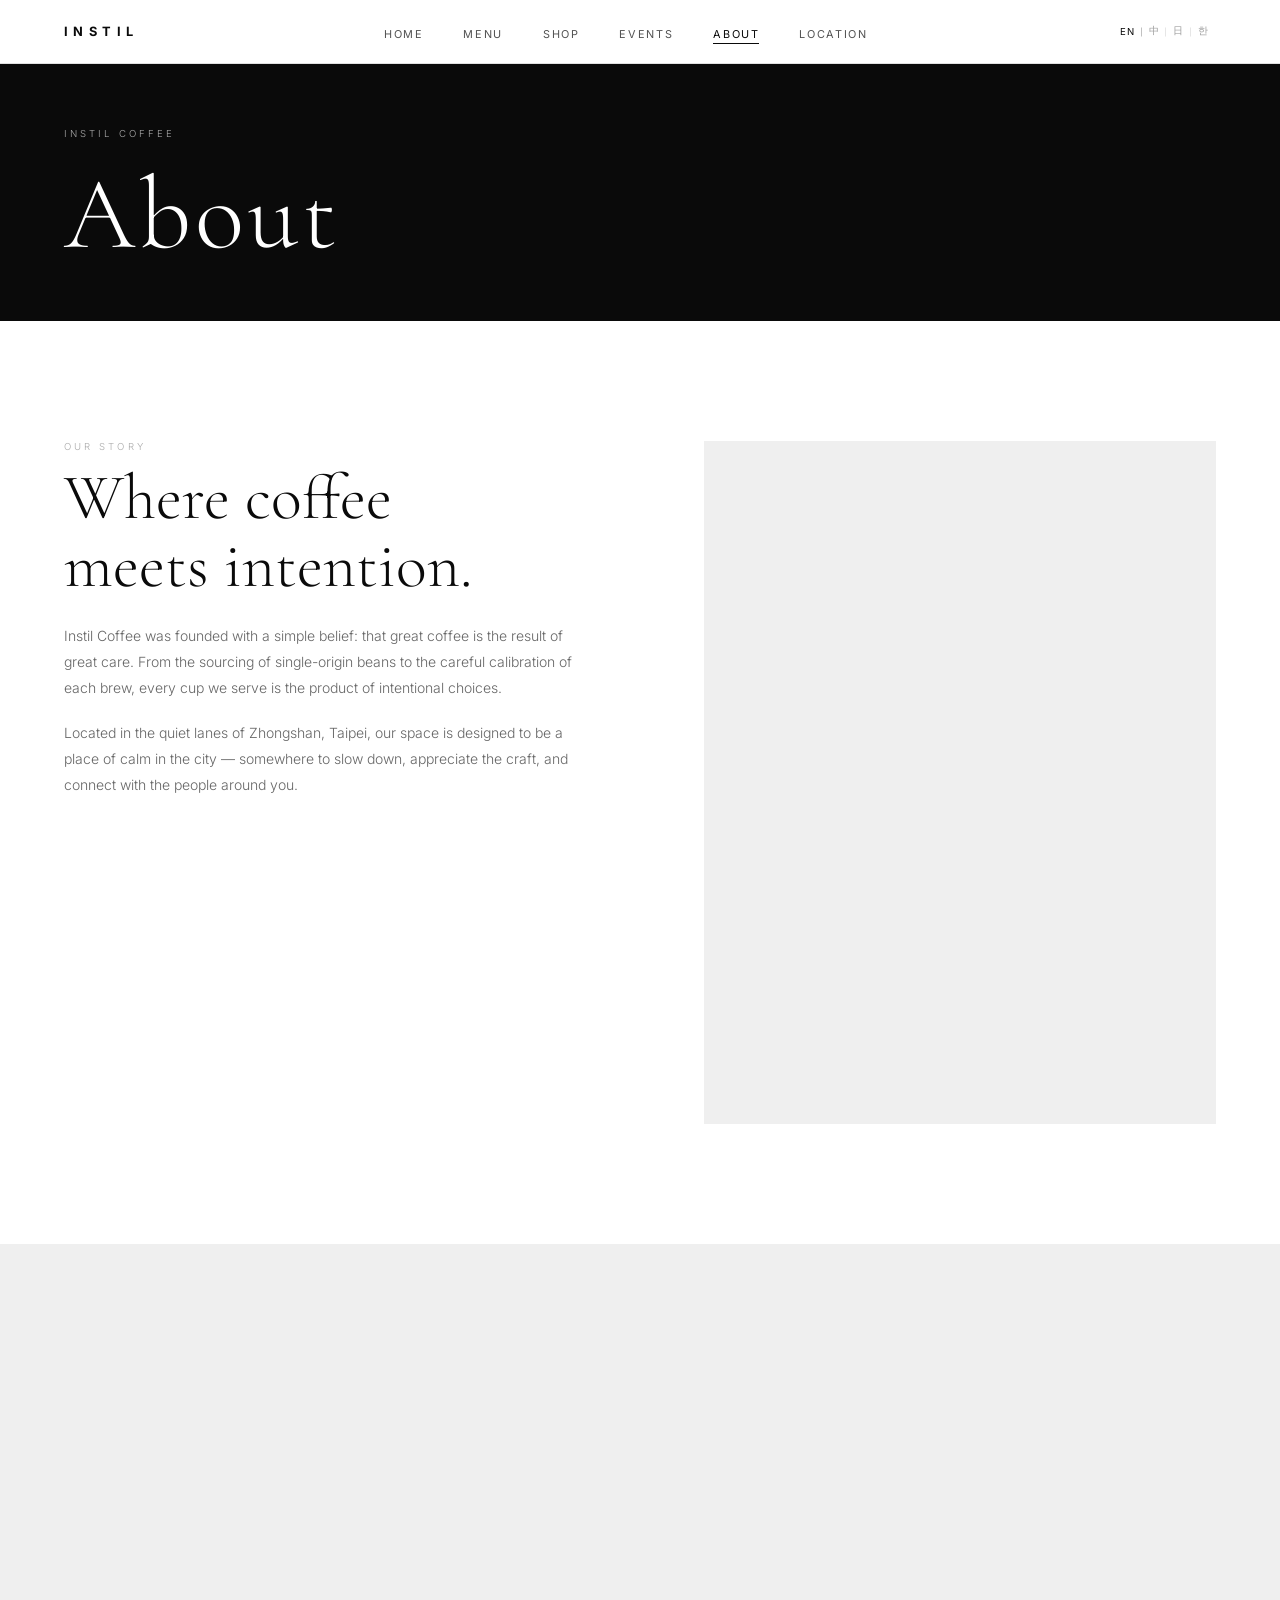
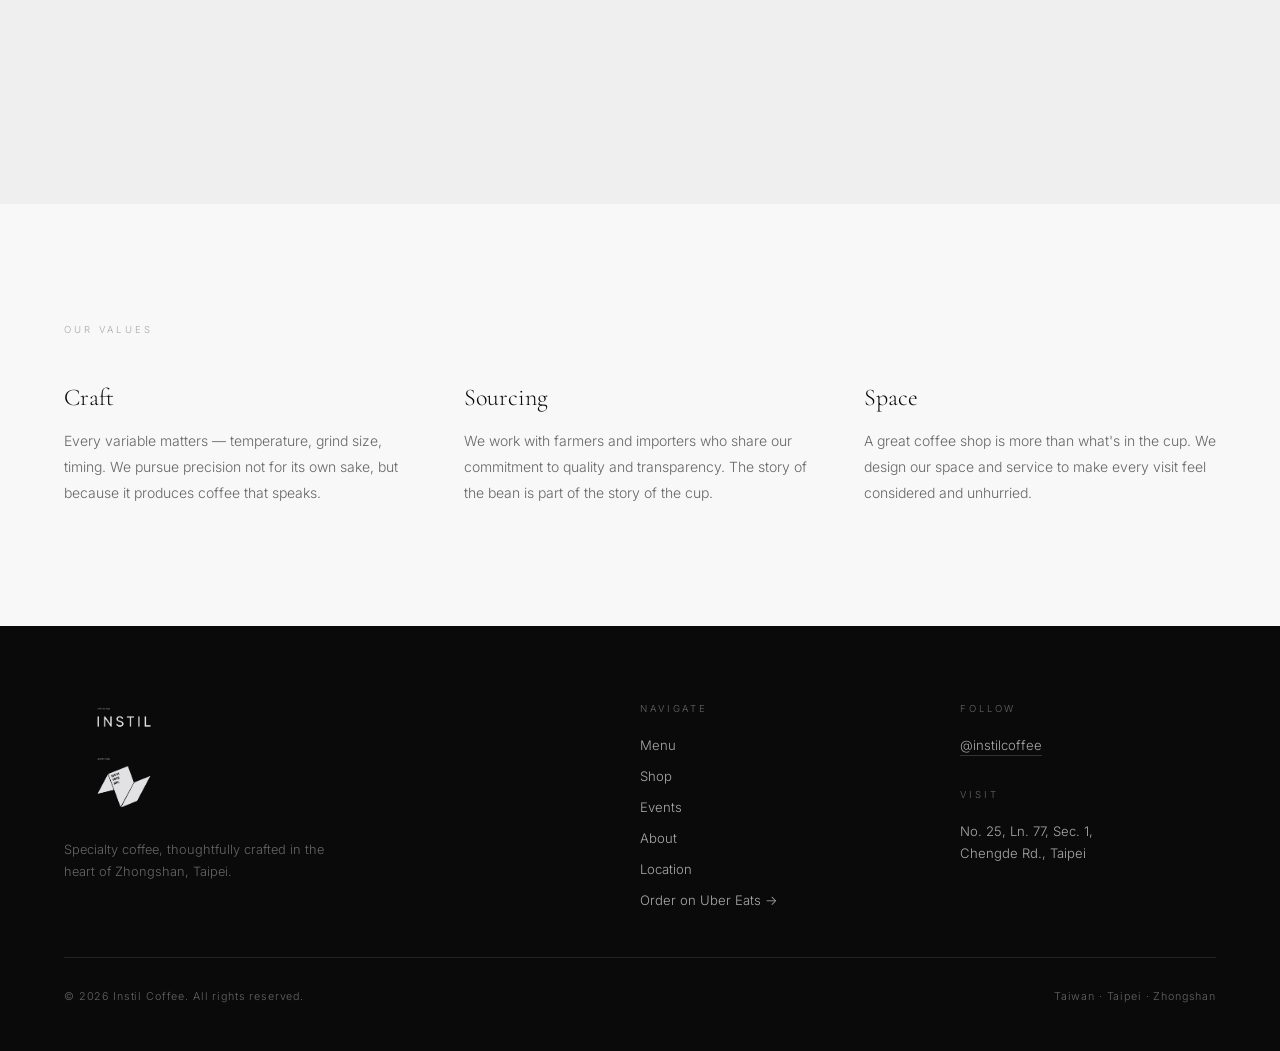
==== about.html @ 298b84ed "fix: nav 恢復純文字 logo，hero graphic logo 去背修正 - nav 左上角改回純文字 INSTIL - hero logo 改用 background-image 裁切，" ====
<!DOCTYPE html>
<html lang="en">
<head>
  <meta charset="UTF-8">
  <meta name="viewport" content="width=device-width, initial-scale=1.0">
  <title>About — Instil Coffee</title>
  <link rel="stylesheet" href="css/style.css">
</head>
<body>

  <nav class="nav" id="nav">
    <a class="nav-logo" href="index.html">INSTIL</a>
    <ul class="nav-links">
      <li><a href="index.html" data-i18n="nav-home">Home</a></li>
      <li><a href="menu.html" data-i18n="nav-menu">Menu</a></li>
      <li><a href="shop.html" data-i18n="nav-shop">Shop</a></li>
      <li><a href="events.html" data-i18n="nav-events">Events</a></li>
      <li><a href="about.html" class="active" data-i18n="nav-about">About</a></li>
      <li><a href="location.html" data-i18n="nav-location">Location</a></li>
    </ul>
    <div class="nav-end">
      <div class="lang-switcher">
        <button class="lang-btn" data-lang="en">EN</button>
        <button class="lang-btn" data-lang="zh-TW">中</button>
        <button class="lang-btn" data-lang="ja">日</button>
        <button class="lang-btn" data-lang="ko">한</button>
      </div>
      <button class="nav-toggle" aria-label="Toggle menu"><span></span><span></span><span></span></button>
    </div>
  </nav>

  <header class="page-header">
    <div class="container">
      <span class="label" data-i18n="page-label">Instil Coffee</span>
      <h1 class="page-header-title" data-i18n="page-title-about">About</h1>
    </div>
  </header>

  <main>
    <section>
      <div class="container">
        <div class="about-story-grid">
          <div class="story-text">
            <span class="label" data-i18n="about-story-label">Our Story</span>
            <h2 class="section-title" data-i18n-html="about-story-title">Where coffee<br>meets intention.</h2>
            <p class="body-text" data-i18n="about-story-body-1">Instil Coffee was founded with a simple belief: that great coffee is the result of great care. From the sourcing of single-origin beans to the careful calibration of each brew, every cup we serve is the product of intentional choices.</p>
            <p class="body-text" style="margin-top:1.25rem;" data-i18n="about-story-body-2">Located in the quiet lanes of Zhongshan, Taipei, our space is designed to be a place of calm in the city — somewhere to slow down, appreciate the craft, and connect with the people around you.</p>
          </div>
          <div class="img-ph" style="aspect-ratio:3/4;" aria-label="Brand photo"></div>
        </div>
      </div>
    </section>

    <div class="about-wide-img img-ph" aria-label="Store wide photo"></div>

    <section style="background:var(--gray-50);">
      <div class="container">
        <span class="label" data-i18n="about-values-label">Our Values</span>
        <div style="display:grid;grid-template-columns:repeat(3,1fr);gap:3rem;margin-top:3rem;">
          <div>
            <h3 style="font-family:var(--font-display);font-size:1.5rem;font-weight:300;margin-bottom:1rem;" data-i18n="about-craft-title">Craft</h3>
            <p class="body-text" data-i18n="about-craft-body">Every variable matters — temperature, grind size, timing. We pursue precision not for its own sake, but because it produces coffee that speaks.</p>
          </div>
          <div>
            <h3 style="font-family:var(--font-display);font-size:1.5rem;font-weight:300;margin-bottom:1rem;" data-i18n="about-sourcing-title">Sourcing</h3>
            <p class="body-text" data-i18n="about-sourcing-body">We work with farmers and importers who share our commitment to quality and transparency. The story of the bean is part of the story of the cup.</p>
          </div>
          <div>
            <h3 style="font-family:var(--font-display);font-size:1.5rem;font-weight:300;margin-bottom:1rem;" data-i18n="about-space-title">Space</h3>
            <p class="body-text" data-i18n="about-space-body">A great coffee shop is more than what's in the cup. We design our space and service to make every visit feel considered and unhurried.</p>
          </div>
        </div>
      </div>
    </section>
  </main>

  <footer>
    <div class="footer-grid">
      <div>
        <div class="footer-logo"><img src="images/instil-logo.png" alt="Instil Coffee" class="footer-logo-img" /></div>
        <p class="footer-tagline" data-i18n="footer-tagline">Specialty coffee, thoughtfully crafted in the heart of Zhongshan, Taipei.</p>
      </div>
      <div>
        <span class="footer-col-label" data-i18n="footer-nav-label">Navigate</span>
        <ul class="footer-col-links">
          <li><a href="menu.html" data-i18n="nav-menu">Menu</a></li>
          <li><a href="shop.html" data-i18n="nav-shop">Shop</a></li>
          <li><a href="events.html" data-i18n="nav-events">Events</a></li>
          <li><a href="about.html" data-i18n="nav-about">About</a></li>
          <li><a href="location.html" data-i18n="nav-location">Location</a></li>
          <li><a href="https://www.ubereats.com/tw/store/instil-coffee-%E4%B8%AD%E5%B1%B1%E5%BA%97/VOpqvfJ0XcKpiCJXI3-vig?diningMode=DELIVERY" target="_blank" rel="noopener" data-i18n="delivery-link">Order on Uber Eats →</a></li>
        </ul>
      </div>
      <div>
        <span class="footer-col-label" data-i18n="footer-follow-label">Follow</span>
        <p class="footer-col-text"><a href="https://www.instagram.com/instilcoffee" target="_blank" rel="noopener" style="color:var(--gray-400);border-bottom:1px solid #333;padding-bottom:2px;">@instilcoffee</a></p>
        <div style="margin-top:2rem;">
          <span class="footer-col-label" data-i18n="footer-visit-label">Visit</span>
          <p class="footer-col-text" data-i18n-html="footer-address">No. 25, Ln. 77, Sec. 1,<br>Chengde Rd., Taipei</p>
        </div>
      </div>
    </div>
    <div class="footer-bottom">
      <span data-i18n="footer-copyright">© 2026 Instil Coffee. All rights reserved.</span>
      <span data-i18n="footer-region">Taiwan · Taipei · Zhongshan</span>
    </div>
  </footer>

  <script src="js/i18n.js"></script>
  <script src="js/main.js"></script>
</body>
</html>
---- css/style.css ----
@import url('https://fonts.googleapis.com/css2?family=Cormorant+Garamond:ital,wght@0,300;0,400;0,600;1,300&family=Inter:wght@300;400;500&display=swap');

/* ===================================
   Variables
   =================================== */
:root {
  --black: #0a0a0a;
  --white: #ffffff;
  --gray-50: #f8f8f8;
  --gray-100: #efefef;
  --gray-200: #e0e0e0;
  --gray-400: #aaaaaa;
  --gray-600: #666666;
  --gray-800: #333333;
  --font-display: 'Cormorant Garamond', Georgia, serif;
  --font-body: 'Inter', system-ui, sans-serif;
  --nav-h: 64px;
  --max-w: 1200px;
  --px: clamp(20px, 5vw, 80px);
  --section-py: clamp(64px, 10vw, 120px);
  --ease: cubic-bezier(0.4, 0, 0.2, 1);
}

/* ===================================
   Reset
   =================================== */
*, *::before, *::after { box-sizing: border-box; margin: 0; padding: 0; }
html { scroll-behavior: smooth; -webkit-text-size-adjust: 100%; }
body {
  font-family: var(--font-body);
  font-weight: 300;
  color: var(--black);
  background: var(--white);
  -webkit-font-smoothing: antialiased;
  overflow-x: hidden;
}
img { max-width: 100%; height: auto; display: block; object-fit: cover; }
a { text-decoration: none; color: inherit; }
ul { list-style: none; }

/* Image placeholder */
.img-ph {
  background: var(--gray-100);
  display: block;
  width: 100%;
}

/* ===================================
   Navigation
   =================================== */
.nav {
  position: fixed;
  top: 0; left: 0; right: 0;
  z-index: 1000;
  height: var(--nav-h);
  display: flex;
  align-items: center;
  justify-content: space-between;
  padding: 0 var(--px);
  color: var(--white);
  transition: background 0.4s var(--ease), border-color 0.4s var(--ease), color 0.4s var(--ease);
  border-bottom: 1px solid transparent;
}

.nav.scrolled {
  background: var(--white);
  color: var(--black);
  border-bottom-color: var(--gray-200);
}

.nav-logo {
  font-family: 'Inter', system-ui, sans-serif;
  font-size: 0.8rem;
  font-weight: 700;
  letter-spacing: 0.42em;
  text-transform: uppercase;
}

.nav-links {
  display: flex;
  align-items: center;
  gap: 2.5rem;
}

.nav-links a {
  font-size: 0.68rem;
  font-weight: 400;
  letter-spacing: 0.15em;
  text-transform: uppercase;
  opacity: 0.7;
  transition: opacity 0.2s;
}

.nav-links a:hover { opacity: 1; }
.nav-links a.active { opacity: 1; border-bottom: 1px solid currentColor; padding-bottom: 2px; }

.nav-toggle {
  display: none;
  flex-direction: column;
  gap: 5px;
  cursor: pointer;
  background: none;
  border: none;
  color: inherit;
  padding: 4px;
}

.nav-toggle span {
  display: block;
  width: 22px;
  height: 1px;
  background: currentColor;
  transition: transform 0.3s var(--ease), opacity 0.3s;
}

.nav.open .nav-toggle span:nth-child(1) { transform: translateY(6px) rotate(45deg); }
.nav.open .nav-toggle span:nth-child(2) { opacity: 0; }
.nav.open .nav-toggle span:nth-child(3) { transform: translateY(-6px) rotate(-45deg); }

/* ===================================
   Hero
   =================================== */
.hero {
  height: 100svh;
  min-height: 600px;
  background: var(--black);
  display: flex;
  flex-direction: column;
  align-items: center;
  justify-content: center;
  text-align: center;
  color: var(--white);
  position: relative;
  overflow: hidden;
}

.hero-bg {
  position: absolute;
  inset: 0;
  background: var(--gray-800);
  opacity: 0.3;
  /* When adding hero photo:
  background-image: url('../images/hero.jpg');
  background-size: cover;
  background-position: center; */
}

.hero-content {
  position: relative;
  z-index: 1;
  display: flex;
  flex-direction: column;
  align-items: center;
  gap: 1.5rem;
}

.hero-eyebrow {
  font-size: 0.62rem;
  letter-spacing: 0.4em;
  text-transform: uppercase;
  color: var(--gray-400);
}

.hero-title {
  font-family: var(--font-display);
  font-size: clamp(5rem, 15vw, 11rem);
  font-weight: 300;
  letter-spacing: 0.06em;
  line-height: 0.9;
}

.hero-logo-mark {
  display: block;
  width: clamp(200px, 30vw, 300px);
  height: clamp(160px, 20vw, 200px);
  background-image: url('../images/instil-logo.png');
  background-size: 150%;
  background-position: center 82%;
  background-repeat: no-repeat;
  filter: invert(1);
  mix-blend-mode: screen;
}

.hero-divider {
  width: 40px;
  height: 1px;
  background: var(--gray-400);
}

.hero-sub {
  font-family: 'Inter', system-ui, sans-serif;
  font-size: 0.72rem;
  font-weight: 500;
  letter-spacing: 0.35em;
  text-transform: uppercase;
  color: var(--gray-400);
}

.hero-scroll {
  position: absolute;
  bottom: 2.5rem;
  left: 50%;
  transform: translateX(-50%);
  display: flex;
  flex-direction: column;
  align-items: center;
  gap: 0.75rem;
  font-size: 0.58rem;
  letter-spacing: 0.25em;
  text-transform: uppercase;
  color: var(--gray-600);
}

.scroll-line {
  width: 1px;
  height: 48px;
  background: var(--gray-600);
  transform-origin: top;
  animation: drawLine 2.4s ease-in-out infinite;
}

@keyframes drawLine {
  0%, 100% { transform: scaleY(0); opacity: 0; transform-origin: top; }
  20% { opacity: 1; }
  60% { transform: scaleY(1); opacity: 1; }
  80% { transform: scaleY(1); opacity: 0; }
}

/* ===================================
   Shared Section Styles
   =================================== */
section { padding: var(--section-py) var(--px); }

.container {
  max-width: var(--max-w);
  margin: 0 auto;
  width: 100%;
}

.label {
  font-size: 0.6rem;
  letter-spacing: 0.32em;
  text-transform: uppercase;
  color: var(--gray-400);
  display: block;
  margin-bottom: 0.75rem;
}

.section-title {
  font-family: var(--font-display);
  font-size: clamp(2.5rem, 5vw, 4.5rem);
  font-weight: 300;
  line-height: 1.05;
  margin-bottom: 1.5rem;
}

.body-text {
  font-size: 0.875rem;
  line-height: 1.85;
  color: var(--gray-600);
}

.text-link {
  display: inline-flex;
  align-items: center;
  gap: 0.5rem;
  font-size: 0.68rem;
  font-weight: 400;
  letter-spacing: 0.15em;
  text-transform: uppercase;
  margin-top: 2.5rem;
  padding-bottom: 3px;
  border-bottom: 1px solid currentColor;
  transition: opacity 0.2s;
}

.text-link:hover { opacity: 0.45; }

/* ===================================
   About Section (Homepage)
   =================================== */
.about-grid {
  display: grid;
  grid-template-columns: 1fr 1fr;
  gap: 8rem;
  align-items: center;
}

.about-img {
  aspect-ratio: 3 / 4;
  /* background-image: url('../images/about.jpg'); background-size: cover; background-position: center; */
}

/* ===================================
   Featured Section
   =================================== */
.featured-section { background: var(--gray-50); }

.featured-grid {
  display: grid;
  grid-template-columns: 3fr 2fr 2fr;
  gap: 1.5rem;
  margin-top: 3rem;
}

.featured-item { overflow: hidden; }

.featured-img {
  width: 100%;
  aspect-ratio: 3 / 4;
  transition: transform 0.7s var(--ease);
  /* background-image: url('../images/featured-N.jpg'); background-size: cover; background-position: center; */
}

.featured-item:hover .featured-img { transform: scale(1.04); }

.featured-caption {
  margin-top: 0.75rem;
  font-size: 0.68rem;
  letter-spacing: 0.14em;
  text-transform: uppercase;
  color: var(--gray-400);
}

/* ===================================
   Instagram Grid
   =================================== */
.ig-section { padding-top: 0; }

.ig-header {
  display: flex;
  justify-content: space-between;
  align-items: flex-end;
  margin-bottom: 1.75rem;
}

.ig-grid {
  display: grid;
  grid-template-columns: repeat(6, 1fr);
  gap: 4px;
}

.ig-item {
  aspect-ratio: 1;
  overflow: hidden;
  cursor: pointer;
  transition: opacity 0.3s;
  /* background-image: url('../images/ig-N.jpg'); background-size: cover; background-position: center; */
}

.ig-item:hover { opacity: 0.75; }

/* ===================================
   Location Preview (Homepage)
   =================================== */
.delivery-section {
  padding: clamp(40px, 5vw, 72px) var(--px);
  border-top: 1px solid var(--gray-200);
  border-bottom: 1px solid var(--gray-200);
}

.delivery-inner {
  max-width: var(--max-w);
  margin: 0 auto;
  display: flex;
  align-items: center;
  justify-content: space-between;
  gap: 2rem;
  flex-wrap: wrap;
}

.btn-outline {
  display: inline-flex;
  align-items: center;
  padding: 0.875rem 2rem;
  border: 1px solid var(--black);
  font-size: 0.72rem;
  font-weight: 500;
  letter-spacing: 0.2em;
  text-transform: uppercase;
  white-space: nowrap;
  transition: background 0.3s var(--ease), color 0.3s var(--ease);
}

.btn-outline:hover {
  background: var(--black);
  color: var(--white);
}

.location-section { background: var(--gray-50); }

.location-grid {
  display: grid;
  grid-template-columns: 1fr 1fr;
  gap: 6rem;
  align-items: center;
}

.location-map-embed {
  aspect-ratio: 5 / 4;
  overflow: hidden;
}

.location-map-embed iframe {
  width: 100%; height: 100%; border: none; display: block;
}

.location-info { display: flex; flex-direction: column; gap: 2.5rem; }

.info-label {
  font-size: 0.6rem;
  letter-spacing: 0.3em;
  text-transform: uppercase;
  color: var(--gray-400);
  display: block;
  margin-bottom: 0.5rem;
}

.info-value {
  font-size: 0.875rem;
  line-height: 1.75;
  color: var(--gray-600);
}

.info-value strong { color: var(--black); font-weight: 400; }

/* ===================================
   Footer
   =================================== */
footer {
  background: var(--black);
  color: var(--white);
  padding: clamp(48px, 6vw, 96px) var(--px) clamp(32px, 4vw, 48px);
}

.footer-grid {
  max-width: var(--max-w);
  margin: 0 auto;
  display: grid;
  grid-template-columns: 2fr 1fr 1fr;
  gap: 4rem;
  padding-bottom: 3rem;
  border-bottom: 1px solid #222;
}

.footer-logo {
  margin-bottom: 1rem;
}

.footer-logo-img {
  width: 120px;
  height: 120px;
  object-fit: cover;
  object-position: center 72%;
  filter: invert(1);
  mix-blend-mode: lighten;
}

.footer-tagline {
  font-size: 0.8rem;
  color: var(--gray-600);
  line-height: 1.75;
  max-width: 260px;
}

.footer-col-label {
  font-size: 0.6rem;
  letter-spacing: 0.3em;
  text-transform: uppercase;
  color: var(--gray-600);
  display: block;
  margin-bottom: 1.25rem;
}

.footer-col-links {
  display: flex;
  flex-direction: column;
  gap: 0.7rem;
}

.footer-col-links a {
  font-size: 0.82rem;
  color: var(--gray-400);
  transition: color 0.2s;
}

.footer-col-links a:hover { color: var(--white); }

.footer-col-text {
  font-size: 0.82rem;
  color: var(--gray-400);
  line-height: 1.75;
}

.footer-bottom {
  max-width: var(--max-w);
  margin: 2rem auto 0;
  display: flex;
  justify-content: space-between;
  align-items: center;
  font-size: 0.67rem;
  color: var(--gray-600);
  letter-spacing: 0.08em;
}

/* ===================================
   Page Header (Inner Pages)
   =================================== */
.page-header {
  background: var(--black);
  color: var(--white);
  padding: calc(var(--nav-h) + 4rem) var(--px) 3.5rem;
}

.page-header .container {
  display: flex;
  flex-direction: column;
  gap: 0.75rem;
}

.page-header-title {
  font-family: var(--font-display);
  font-size: clamp(3.5rem, 8vw, 7.5rem);
  font-weight: 300;
  letter-spacing: 0.04em;
  line-height: 1;
}

/* ===================================
   Menu Page
   =================================== */
.menu-placeholder {
  min-height: 45vh;
  display: flex;
  flex-direction: column;
  align-items: center;
  justify-content: center;
  text-align: center;
  gap: 1.5rem;
}

.menu-placeholder-title {
  font-family: var(--font-display);
  font-size: clamp(2rem, 4vw, 3.5rem);
  font-weight: 300;
  color: var(--gray-200);
}

.menu-placeholder p {
  font-size: 0.83rem;
  color: var(--gray-400);
  letter-spacing: 0.04em;
  line-height: 1.7;
}

/* ===================================
   Events Page
   =================================== */
.event-list { margin-top: 3rem; }

.event-item {
  display: grid;
  grid-template-columns: 80px 1fr;
  gap: 3rem;
  padding: 2.5rem 0;
  border-bottom: 1px solid var(--gray-100);
  align-items: start;
}

.event-date-block {
  font-family: var(--font-display);
  font-size: 2.5rem;
  font-weight: 300;
  line-height: 1;
  color: var(--gray-200);
}

.event-date-block .month {
  display: block;
  font-family: var(--font-body);
  font-size: 0.6rem;
  letter-spacing: 0.2em;
  text-transform: uppercase;
  color: var(--gray-400);
  margin-top: 0.25rem;
  font-weight: 300;
}

.event-body-title {
  font-size: 1rem;
  font-weight: 400;
  margin-bottom: 0.5rem;
  letter-spacing: 0.02em;
}

.event-body-desc {
  font-size: 0.83rem;
  color: var(--gray-600);
  line-height: 1.75;
}

.events-empty {
  text-align: center;
  padding: var(--section-py) var(--px);
}

.events-empty p {
  font-size: 0.85rem;
  color: var(--gray-400);
}

/* ===================================
   About Page
   =================================== */
.about-story-grid {
  display: grid;
  grid-template-columns: 1fr 1fr;
  gap: 8rem;
  align-items: start;
}

.story-text .body-text { margin-bottom: 1.25rem; }

.about-wide-img {
  width: 100%;
  aspect-ratio: 16 / 7;
  /* background-image: url('../images/about-wide.jpg'); background-size: cover; background-position: center; */
}

.team-grid {
  display: grid;
  grid-template-columns: repeat(3, 1fr);
  gap: 2rem;
  margin-top: 3rem;
}

.team-item .team-img {
  width: 100%;
  aspect-ratio: 1;
  margin-bottom: 1rem;
}

.team-name {
  font-size: 0.85rem;
  font-weight: 400;
  margin-bottom: 0.25rem;
}

.team-role {
  font-size: 0.72rem;
  letter-spacing: 0.1em;
  text-transform: uppercase;
  color: var(--gray-400);
}

/* ===================================
   Location Page
   =================================== */
.full-map {
  height: 55vh;
  min-height: 360px;
}

.full-map iframe {
  width: 100%; height: 100%; border: none; display: block;
}

.location-details-grid {
  display: grid;
  grid-template-columns: 1fr 1fr;
  gap: 8rem;
}

.hours-table { width: 100%; }

.hours-row {
  display: flex;
  justify-content: space-between;
  padding: 0.9rem 0;
  border-bottom: 1px solid var(--gray-100);
  font-size: 0.85rem;
}

.hours-row .day { color: var(--gray-600); }
.hours-row .time { color: var(--black); }

.hours-row.today .day,
.hours-row.today .time { font-weight: 500; color: var(--black); }

.address-block { display: flex; flex-direction: column; gap: 2.5rem; }

.address-item .label { margin-bottom: 0.5rem; }

.address-item p,
.address-item a {
  font-size: 0.875rem;
  line-height: 1.75;
  color: var(--gray-600);
}

.address-item a {
  border-bottom: 1px solid var(--gray-200);
  padding-bottom: 1px;
  transition: color 0.2s, border-color 0.2s;
}

.address-item a:hover {
  color: var(--black);
  border-color: var(--black);
}

/* ===================================
   Language Switcher
   =================================== */
.nav-end {
  display: flex;
  align-items: center;
  gap: 0.75rem;
}

.lang-switcher {
  display: flex;
  align-items: center;
}

.lang-btn {
  background: none;
  border: none;
  color: inherit;
  font-family: var(--font-body);
  font-size: 0.6rem;
  font-weight: 400;
  letter-spacing: 0.08em;
  cursor: pointer;
  padding: 2px 7px;
  opacity: 0.4;
  transition: opacity 0.2s;
  position: relative;
}

.lang-btn:hover { opacity: 0.8; }
.lang-btn.active { opacity: 1; }

.lang-btn:not(:last-child)::after {
  content: '';
  position: absolute;
  right: 0;
  top: 50%;
  transform: translateY(-50%);
  height: 9px;
  width: 1px;
  background: currentColor;
  opacity: 0.25;
}

/* ===================================
   Responsive
   =================================== */
@media (max-width: 900px) {
  .about-grid,
  .location-grid,
  .about-story-grid,
  .location-details-grid {
    grid-template-columns: 1fr;
    gap: 3rem;
  }

  .about-img { aspect-ratio: 4 / 3; }

  .featured-grid {
    grid-template-columns: 1fr 1fr;
    gap: 1rem;
  }

  .featured-grid .featured-item:first-child { grid-column: 1 / -1; }
  .featured-grid .featured-item:first-child .featured-img { aspect-ratio: 16 / 9; }

  .ig-grid { grid-template-columns: repeat(3, 1fr); }

  .footer-grid {
    grid-template-columns: 1fr 1fr;
    gap: 2.5rem;
  }

  .footer-grid > div:first-child { grid-column: 1 / -1; }

  .team-grid { grid-template-columns: repeat(2, 1fr); }
}

@media (max-width: 640px) {
  .nav-links { display: none; }
  .nav-toggle { display: flex; }

  .nav.open .nav-links {
    display: flex;
    flex-direction: column;
    position: fixed;
    inset: 0;
    background: var(--black);
    color: var(--white);
    align-items: center;
    justify-content: center;
    gap: 2.5rem;
    font-size: 0.85rem;
    letter-spacing: 0.2em;
    z-index: 999;
  }

  .nav.open .nav-links a { opacity: 0.7; }
  .nav.open .nav-links a:hover { opacity: 1; }

  .ig-grid { grid-template-columns: repeat(3, 1fr); }

  .footer-grid { grid-template-columns: 1fr; gap: 2rem; }

  .footer-bottom {
    flex-direction: column;
    gap: 0.5rem;
    text-align: center;
  }

  .event-item {
    grid-template-columns: 60px 1fr;
    gap: 1.5rem;
  }

  .team-grid { grid-template-columns: 1fr; }
}
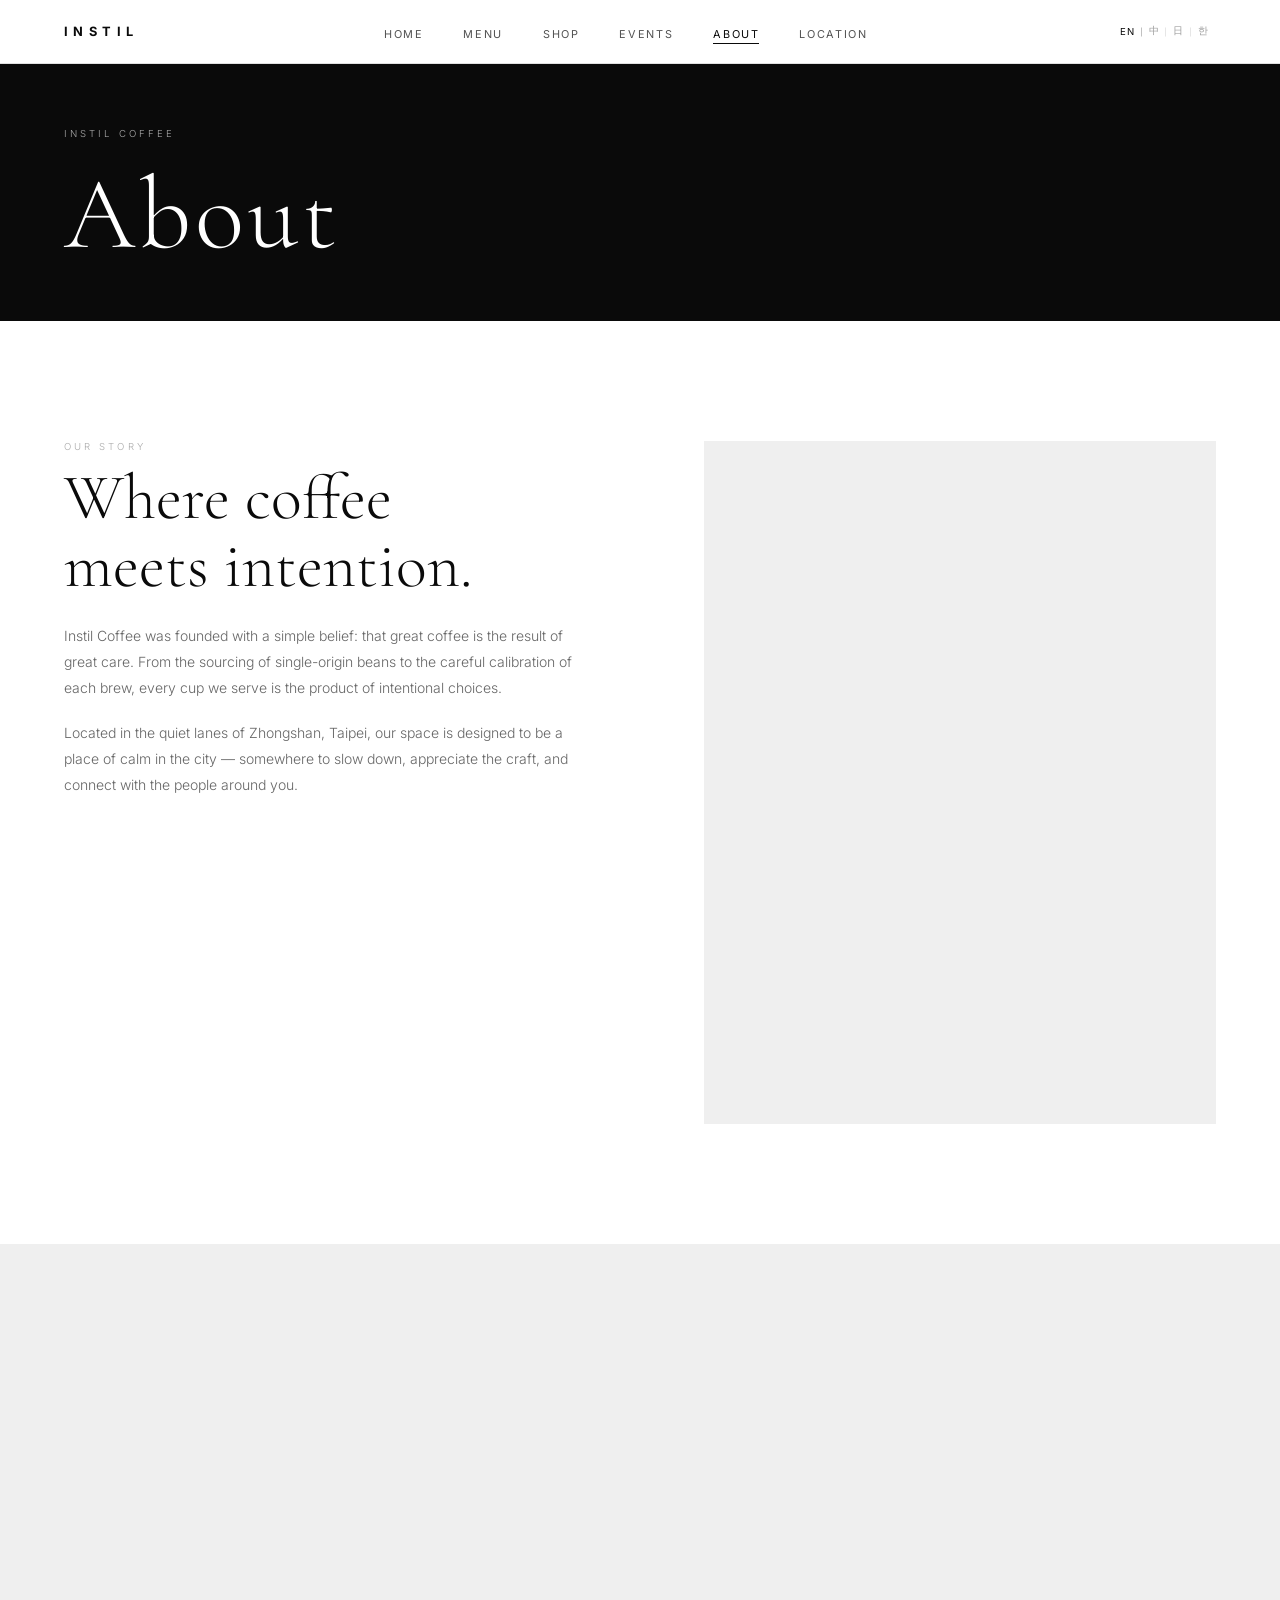
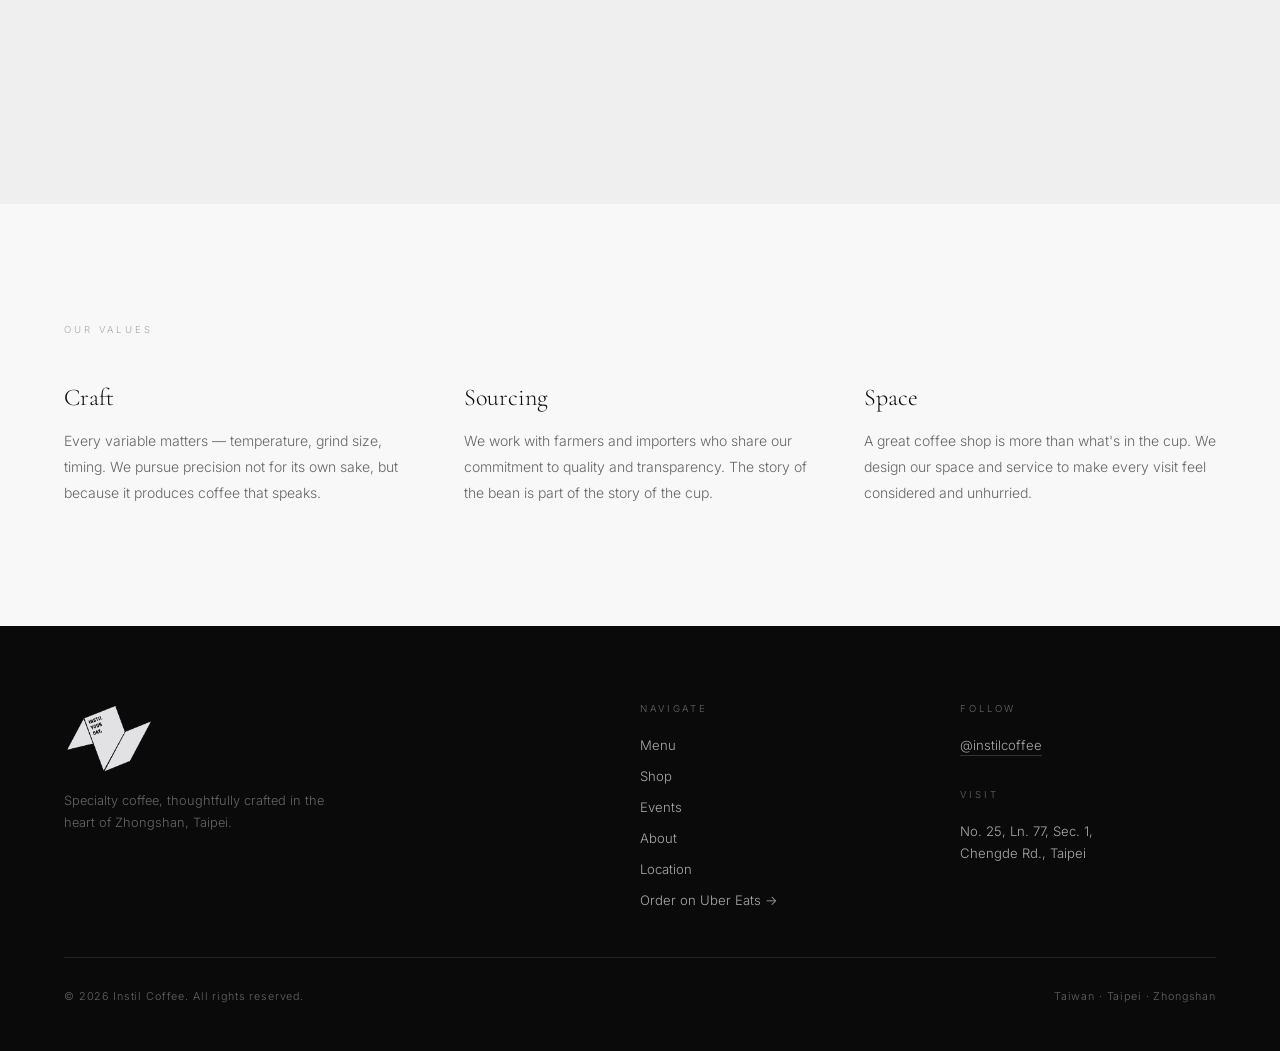
==== commit ba596337: "feat: 改用去背 logo 檔案，大幅簡化實作 - hero：instil-logo-graphic.png (去背) + filter:invert(1)，不再需要 blend mode - f" ====
--- a/about.html
+++ b/about.html
@@ -77,7 +77,7 @@
   <footer>
     <div class="footer-grid">
       <div>
-        <div class="footer-logo"><img src="images/instil-logo.png" alt="Instil Coffee" class="footer-logo-img" /></div>
+        <div class="footer-logo"><img src="images/instil-logo-graphic.png" alt="Instil Coffee" class="footer-logo-img" /></div>
         <p class="footer-tagline" data-i18n="footer-tagline">Specialty coffee, thoughtfully crafted in the heart of Zhongshan, Taipei.</p>
       </div>
       <div>
--- a/css/style.css
+++ b/css/style.css
@@ -170,15 +170,9 @@
 }
 
 .hero-logo-mark {
-  display: block;
-  width: clamp(200px, 30vw, 300px);
-  height: clamp(160px, 20vw, 200px);
-  background-image: url('../images/instil-logo.png');
-  background-size: 150%;
-  background-position: center 82%;
-  background-repeat: no-repeat;
+  width: clamp(200px, 32vw, 320px);
+  height: auto;
   filter: invert(1);
-  mix-blend-mode: screen;
 }
 
 .hero-divider {
@@ -448,12 +442,9 @@
 }
 
 .footer-logo-img {
-  width: 120px;
-  height: 120px;
-  object-fit: cover;
-  object-position: center 72%;
+  width: 90px;
+  height: auto;
   filter: invert(1);
-  mix-blend-mode: lighten;
 }
 
 .footer-tagline {
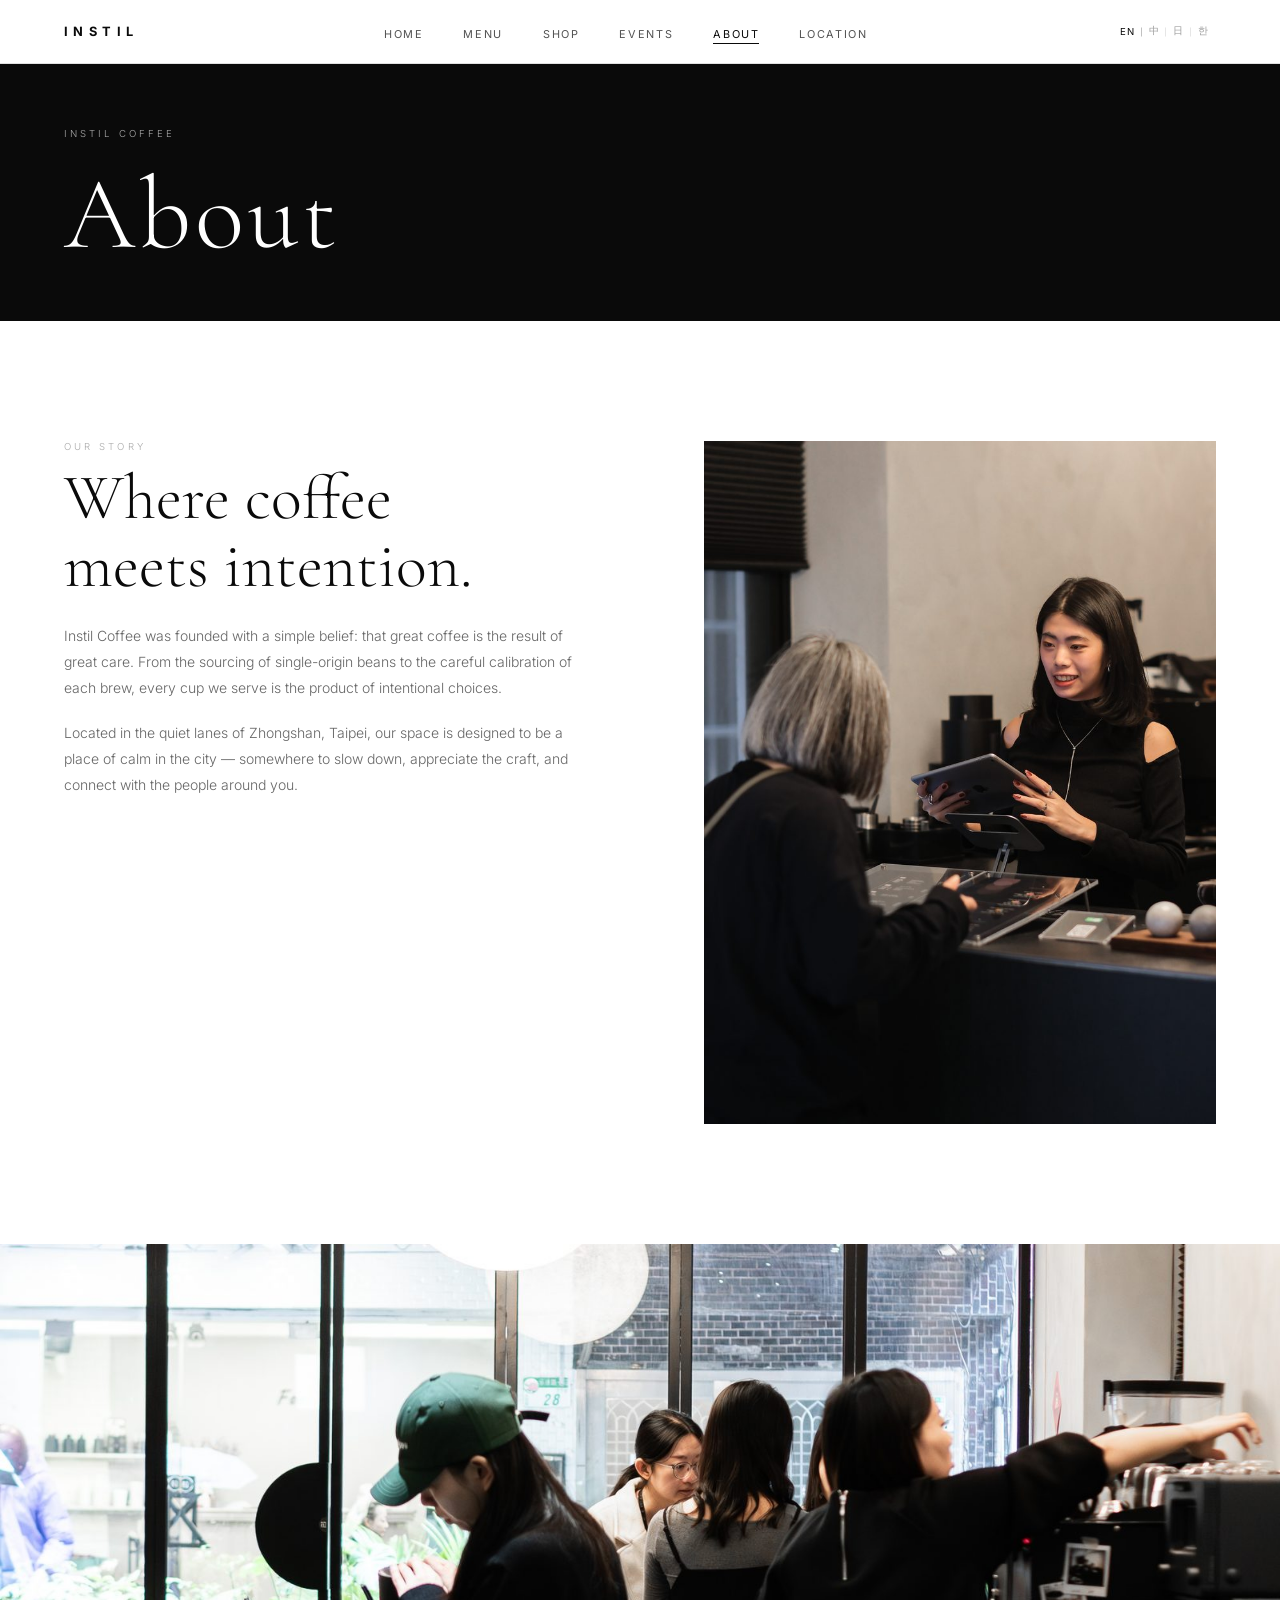
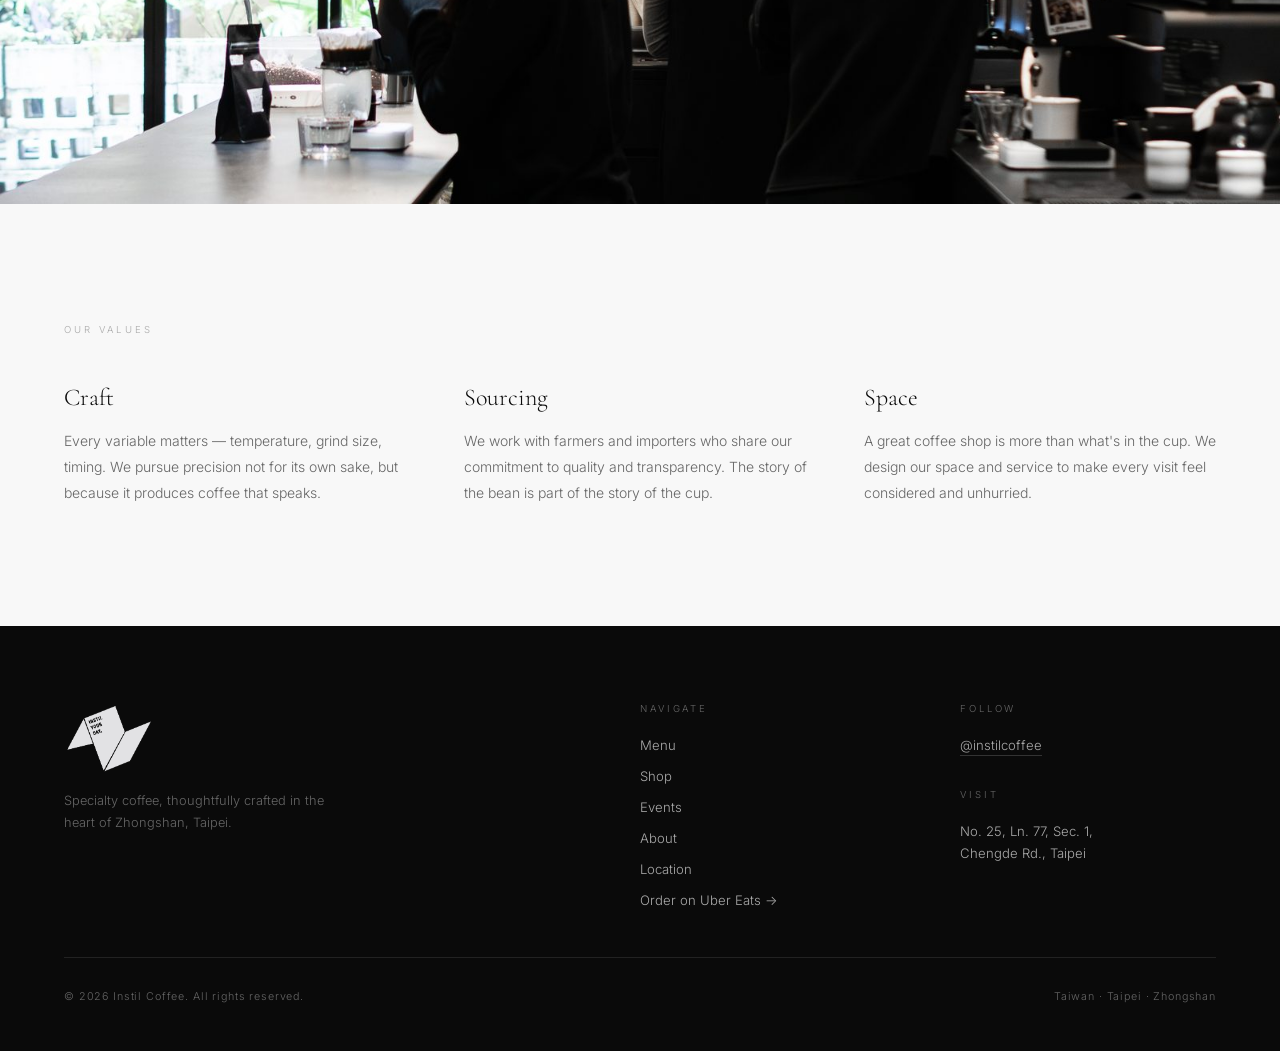
==== commit 8a4a3c48: "Add real photos from Google Drive to replace all image placeholders - Hero: dark moody coffee glass " ====
--- a/about.html
+++ b/about.html
@@ -46,7 +46,7 @@
             <p class="body-text" data-i18n="about-story-body-1">Instil Coffee was founded with a simple belief: that great coffee is the result of great care. From the sourcing of single-origin beans to the careful calibration of each brew, every cup we serve is the product of intentional choices.</p>
             <p class="body-text" style="margin-top:1.25rem;" data-i18n="about-story-body-2">Located in the quiet lanes of Zhongshan, Taipei, our space is designed to be a place of calm in the city — somewhere to slow down, appreciate the craft, and connect with the people around you.</p>
           </div>
-          <div class="img-ph" style="aspect-ratio:3/4;" aria-label="Brand photo"></div>
+          <div class="about-story-photo img-ph" style="aspect-ratio:3/4;" aria-label="Brand photo"></div>
         </div>
       </div>
     </section>
--- a/css/style.css
+++ b/css/style.css
@@ -138,11 +138,10 @@
   position: absolute;
   inset: 0;
   background: var(--gray-800);
-  opacity: 0.3;
-  /* When adding hero photo:
+  opacity: 0.85;
   background-image: url('../images/hero.jpg');
   background-size: cover;
-  background-position: center; */
+  background-position: center;
 }
 
 .hero-content {
@@ -282,7 +281,9 @@
 
 .about-img {
   aspect-ratio: 3 / 4;
-  /* background-image: url('../images/about.jpg'); background-size: cover; background-position: center; */
+  background-image: url('../images/about.jpg');
+  background-size: cover;
+  background-position: center;
 }
 
 /* ===================================
@@ -303,8 +304,12 @@
   width: 100%;
   aspect-ratio: 3 / 4;
   transition: transform 0.7s var(--ease);
-  /* background-image: url('../images/featured-N.jpg'); background-size: cover; background-position: center; */
-}
+  background-size: cover;
+  background-position: center;
+}
+.featured-item:nth-child(1) .featured-img { background-image: url('../images/featured-1.jpg'); }
+.featured-item:nth-child(2) .featured-img { background-image: url('../images/featured-2.jpg'); }
+.featured-item:nth-child(3) .featured-img { background-image: url('../images/featured-3.jpg'); }
 
 .featured-item:hover .featured-img { transform: scale(1.04); }
 
@@ -339,8 +344,15 @@
   overflow: hidden;
   cursor: pointer;
   transition: opacity 0.3s;
-  /* background-image: url('../images/ig-N.jpg'); background-size: cover; background-position: center; */
-}
+  background-size: cover;
+  background-position: center;
+}
+.ig-item:nth-child(1) { background-image: url('../images/ig-1.jpg'); }
+.ig-item:nth-child(2) { background-image: url('../images/ig-2.jpg'); }
+.ig-item:nth-child(3) { background-image: url('../images/ig-3.jpg'); }
+.ig-item:nth-child(4) { background-image: url('../images/ig-4.jpg'); }
+.ig-item:nth-child(5) { background-image: url('../images/ig-5.jpg'); }
+.ig-item:nth-child(6) { background-image: url('../images/ig-6.jpg'); }
 
 .ig-item:hover { opacity: 0.75; }
 
@@ -612,10 +624,18 @@
 
 .story-text .body-text { margin-bottom: 1.25rem; }
 
+.about-story-photo {
+  background-image: url('../images/about-story.jpg');
+  background-size: cover;
+  background-position: center;
+}
+
 .about-wide-img {
   width: 100%;
   aspect-ratio: 16 / 7;
-  /* background-image: url('../images/about-wide.jpg'); background-size: cover; background-position: center; */
+  background-image: url('../images/about-wide.jpg');
+  background-size: cover;
+  background-position: center;
 }
 
 .team-grid {
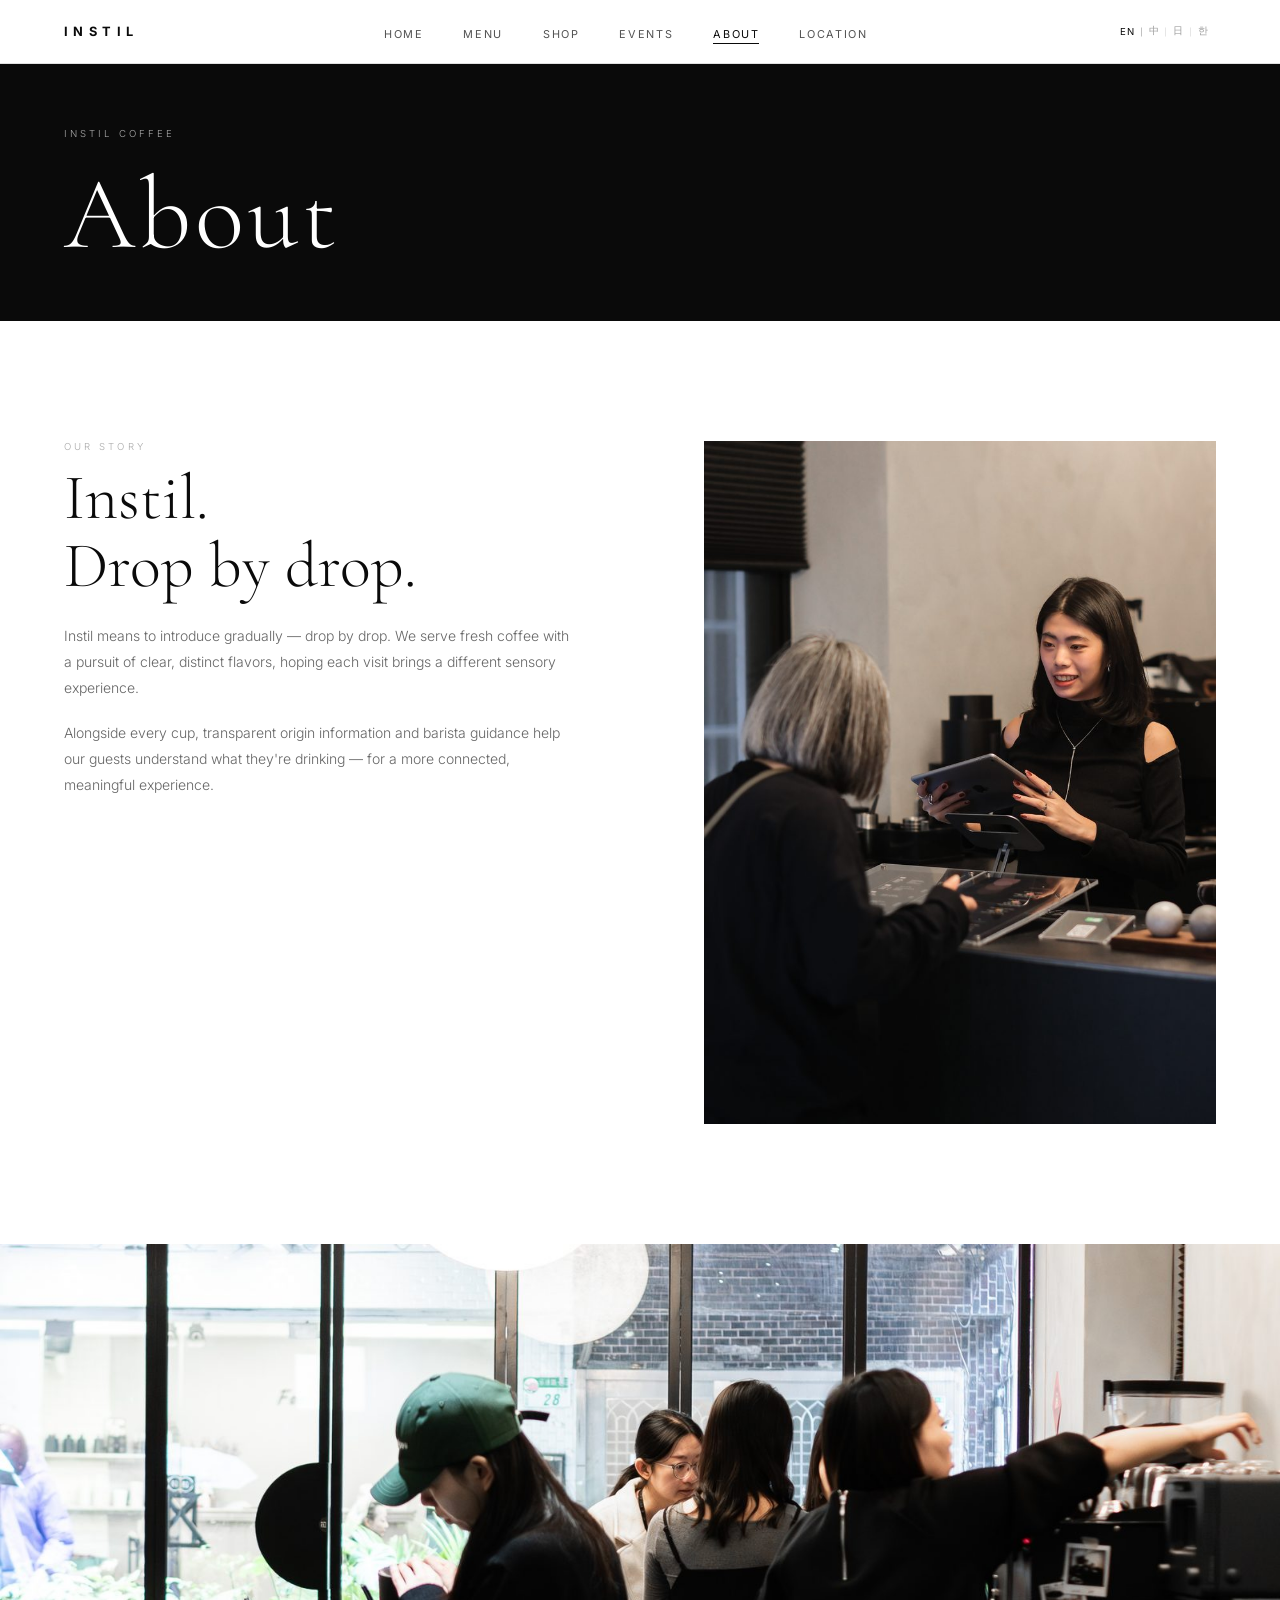
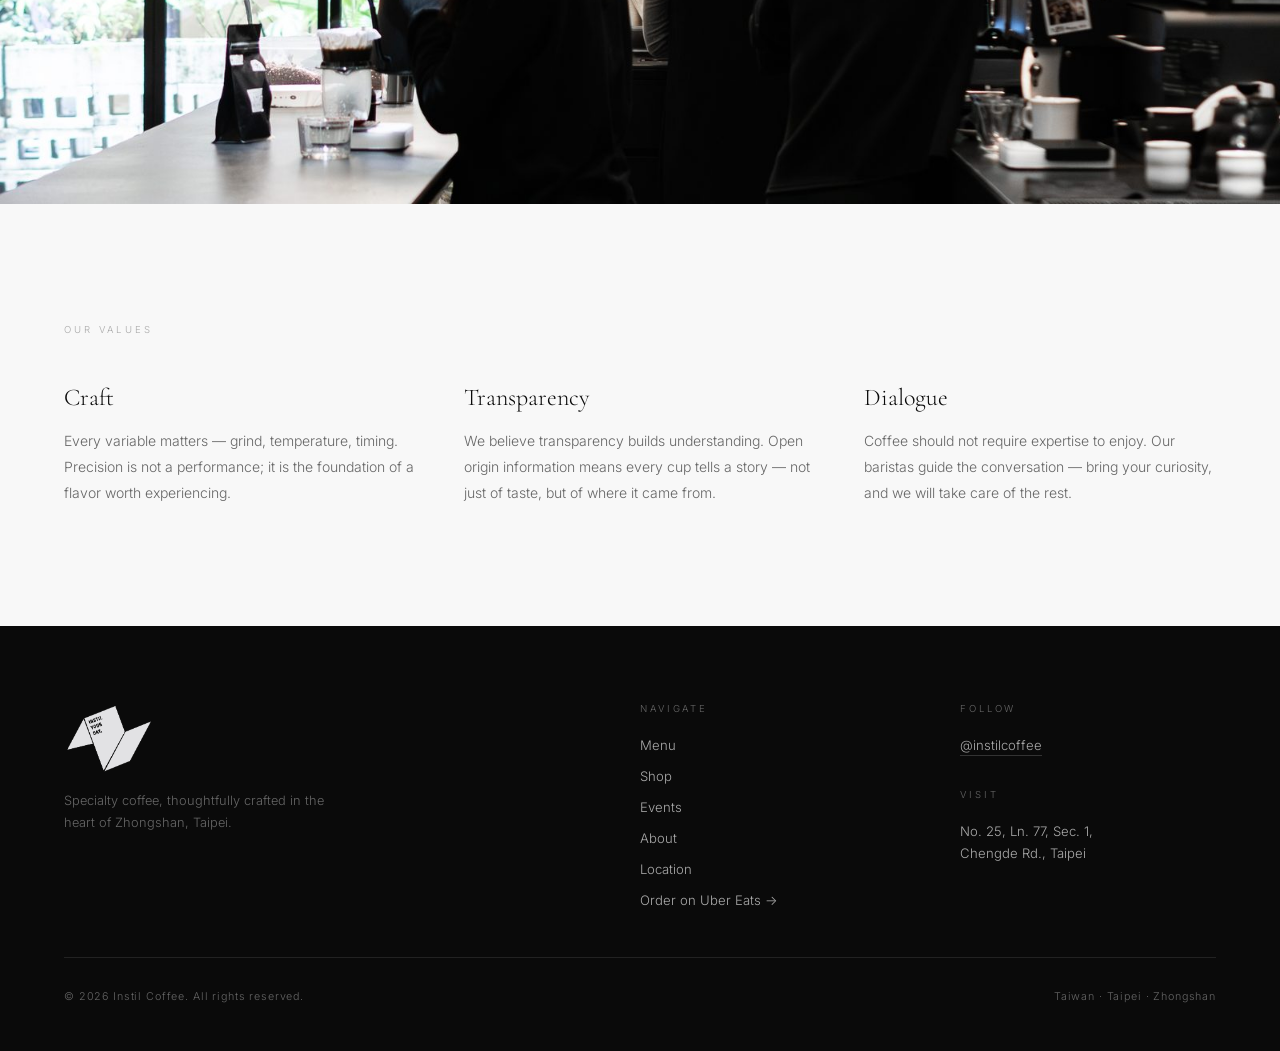
==== commit 6a1f7efe: "feat: about 頁整合品牌核心文案（四語言） - Story 標題改為品牌名稱意義：「一點一滴，注入每一杯」 - Story body 換成真實品牌文案，取代佔位文字 - Values 三欄從" ====
--- a/about.html
+++ b/about.html
@@ -62,11 +62,11 @@
             <p class="body-text" data-i18n="about-craft-body">Every variable matters — temperature, grind size, timing. We pursue precision not for its own sake, but because it produces coffee that speaks.</p>
           </div>
           <div>
-            <h3 style="font-family:var(--font-display);font-size:1.5rem;font-weight:300;margin-bottom:1rem;" data-i18n="about-sourcing-title">Sourcing</h3>
+            <h3 style="font-family:var(--font-display);font-size:1.5rem;font-weight:300;margin-bottom:1rem;" data-i18n="about-sourcing-title">Transparency</h3>
             <p class="body-text" data-i18n="about-sourcing-body">We work with farmers and importers who share our commitment to quality and transparency. The story of the bean is part of the story of the cup.</p>
           </div>
           <div>
-            <h3 style="font-family:var(--font-display);font-size:1.5rem;font-weight:300;margin-bottom:1rem;" data-i18n="about-space-title">Space</h3>
+            <h3 style="font-family:var(--font-display);font-size:1.5rem;font-weight:300;margin-bottom:1rem;" data-i18n="about-space-title">Dialogue</h3>
             <p class="body-text" data-i18n="about-space-body">A great coffee shop is more than what's in the cup. We design our space and service to make every visit feel considered and unhurried.</p>
           </div>
         </div>
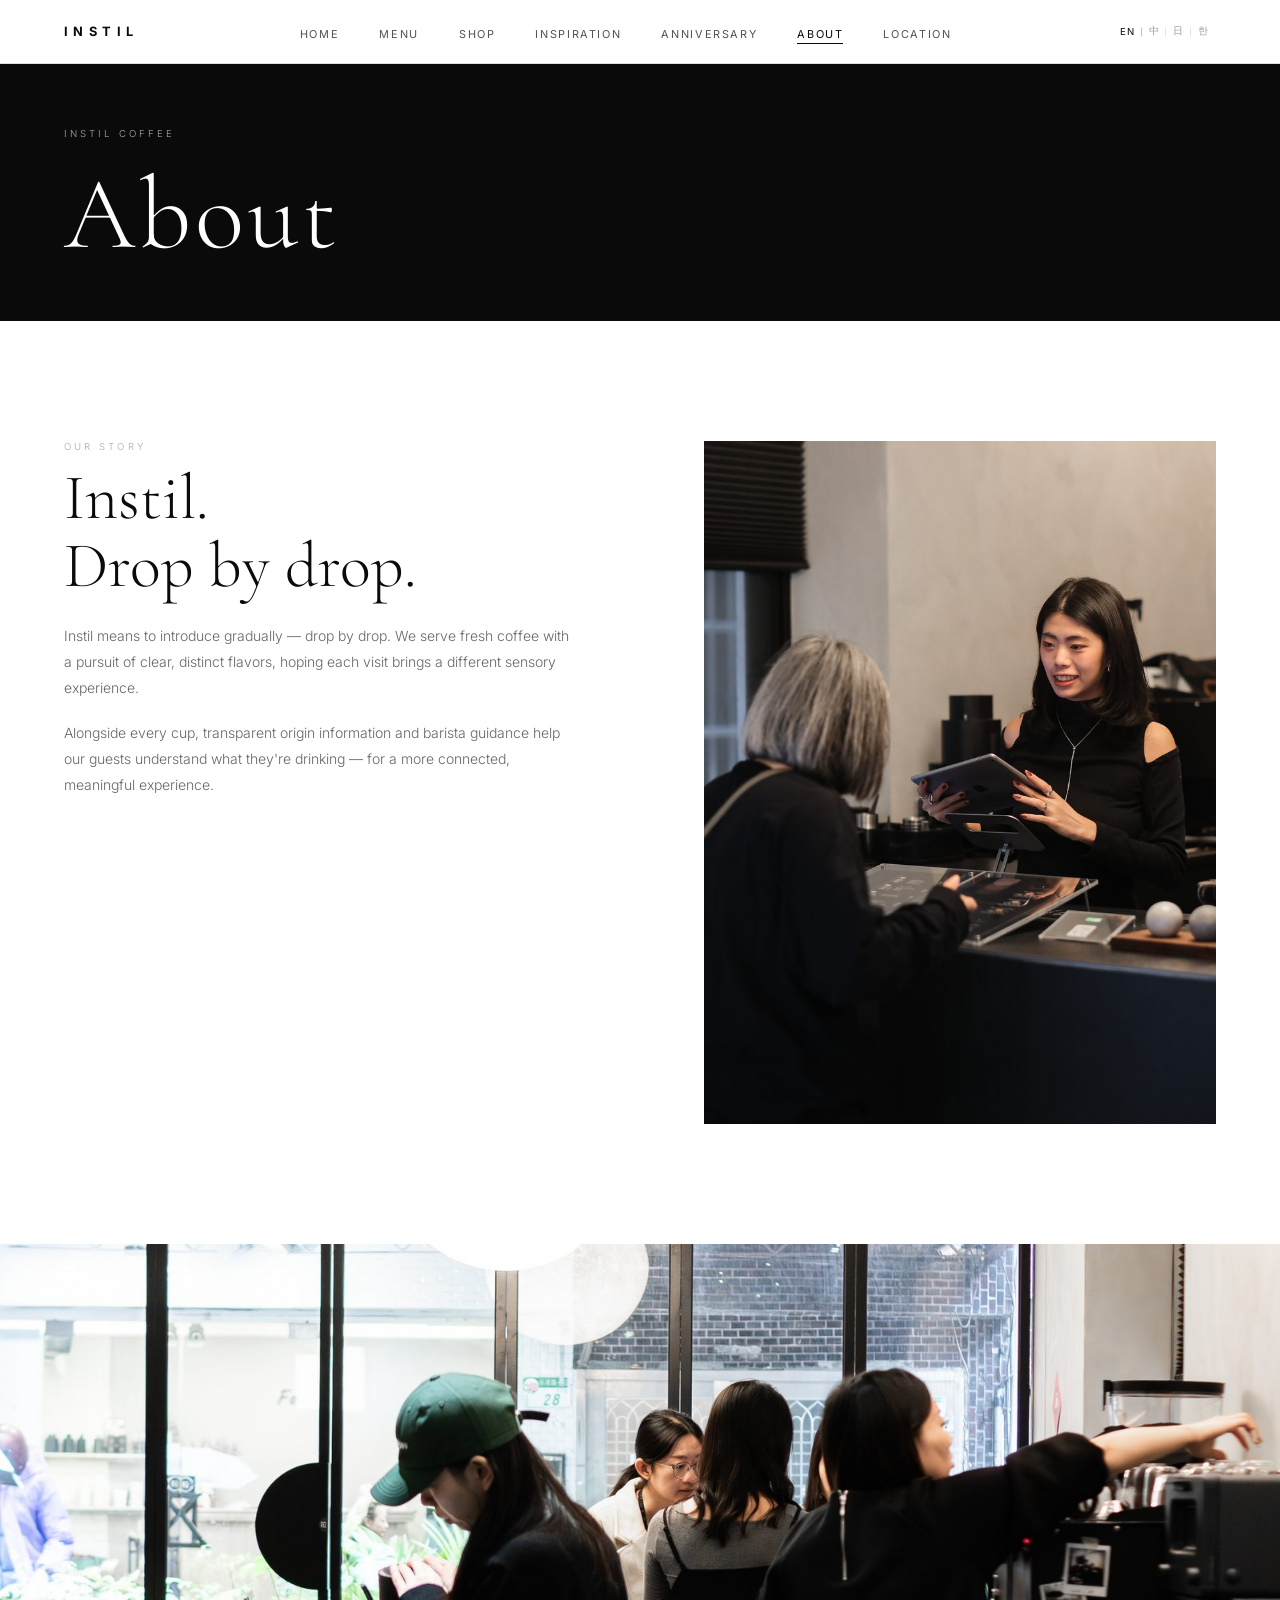
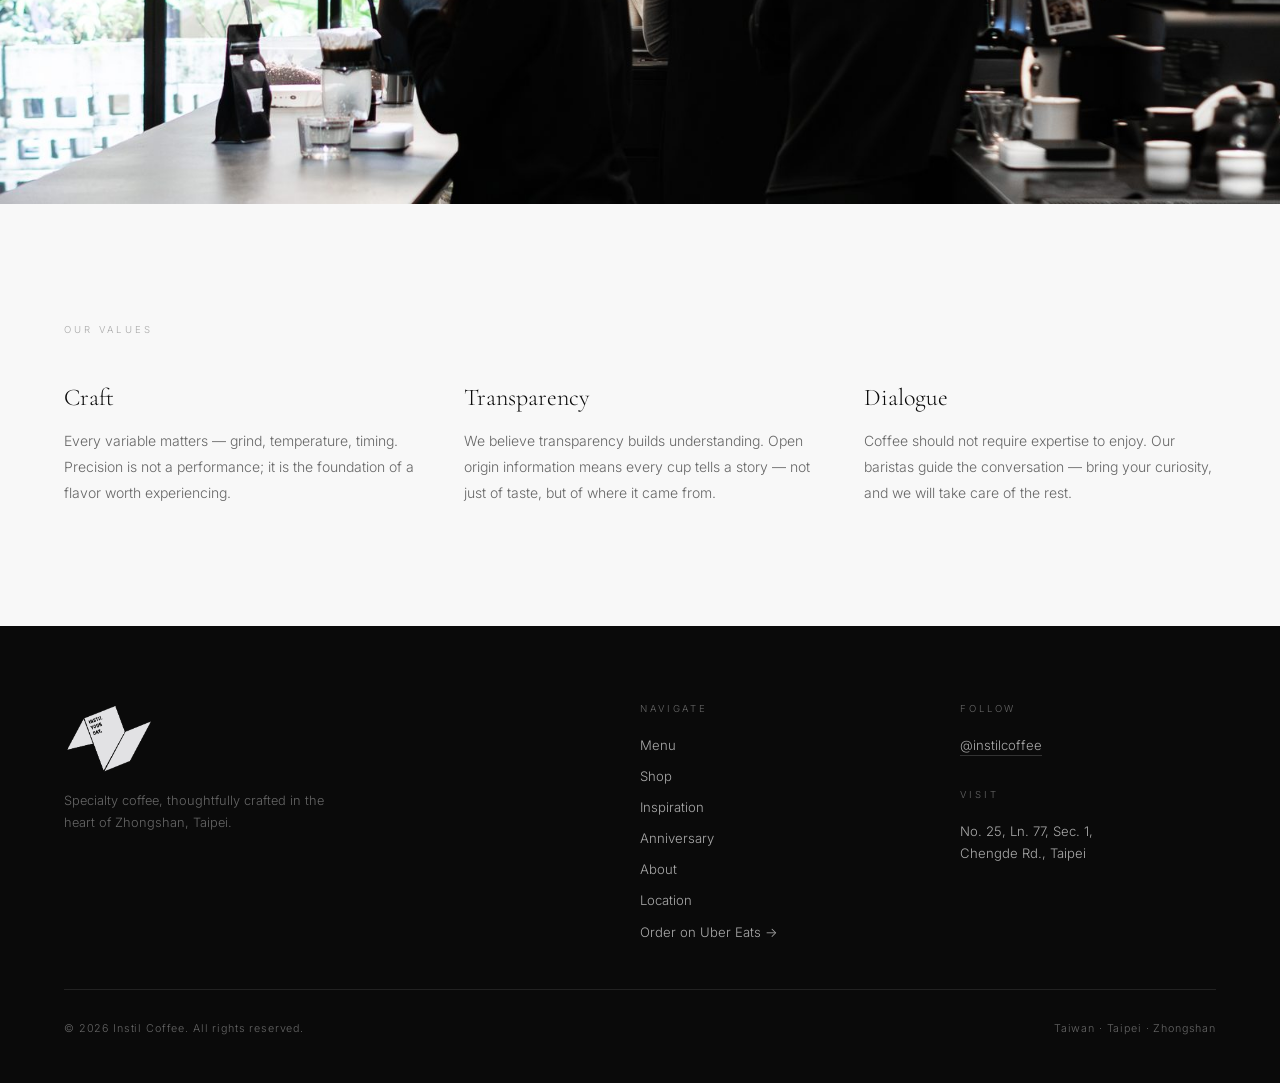
==== commit de9c1525: "feat: 新增週年專頁，Events 改名為靈感並加入新紀錄 - 新增 anniversary.html：收錄 2023–2025 週年活動，加入 2026 預告 - events.html 改名為" ====
--- a/about.html
+++ b/about.html
@@ -5,6 +5,14 @@
   <meta name="viewport" content="width=device-width, initial-scale=1.0">
   <title>About — Instil Coffee</title>
   <link rel="stylesheet" href="css/style.css">
+  <!-- Google Analytics -->
+  <script async src="https://www.googletagmanager.com/gtag/js?id=G-J7KH96YY6Z"></script>
+  <script>
+    window.dataLayer = window.dataLayer || [];
+    function gtag(){dataLayer.push(arguments);}
+    gtag('js', new Date());
+    gtag('config', 'G-J7KH96YY6Z');
+  </script>
 </head>
 <body>
 
@@ -14,7 +22,8 @@
       <li><a href="index.html" data-i18n="nav-home">Home</a></li>
       <li><a href="menu.html" data-i18n="nav-menu">Menu</a></li>
       <li><a href="shop.html" data-i18n="nav-shop">Shop</a></li>
-      <li><a href="events.html" data-i18n="nav-events">Events</a></li>
+      <li><a href="events.html" data-i18n="nav-ideas">Inspiration</a></li>
+      <li><a href="anniversary.html" data-i18n="nav-anniversary">Anniversary</a></li>
       <li><a href="about.html" class="active" data-i18n="nav-about">About</a></li>
       <li><a href="location.html" data-i18n="nav-location">Location</a></li>
     </ul>
@@ -85,7 +94,8 @@
         <ul class="footer-col-links">
           <li><a href="menu.html" data-i18n="nav-menu">Menu</a></li>
           <li><a href="shop.html" data-i18n="nav-shop">Shop</a></li>
-          <li><a href="events.html" data-i18n="nav-events">Events</a></li>
+          <li><a href="events.html" data-i18n="nav-ideas">Inspiration</a></li>
+      <li><a href="anniversary.html" data-i18n="nav-anniversary">Anniversary</a></li>
           <li><a href="about.html" data-i18n="nav-about">About</a></li>
           <li><a href="location.html" data-i18n="nav-location">Location</a></li>
           <li><a href="https://www.ubereats.com/tw/store/instil-coffee-%E4%B8%AD%E5%B1%B1%E5%BA%97/VOpqvfJ0XcKpiCJXI3-vig?diningMode=DELIVERY" target="_blank" rel="noopener" data-i18n="delivery-link">Order on Uber Eats →</a></li>
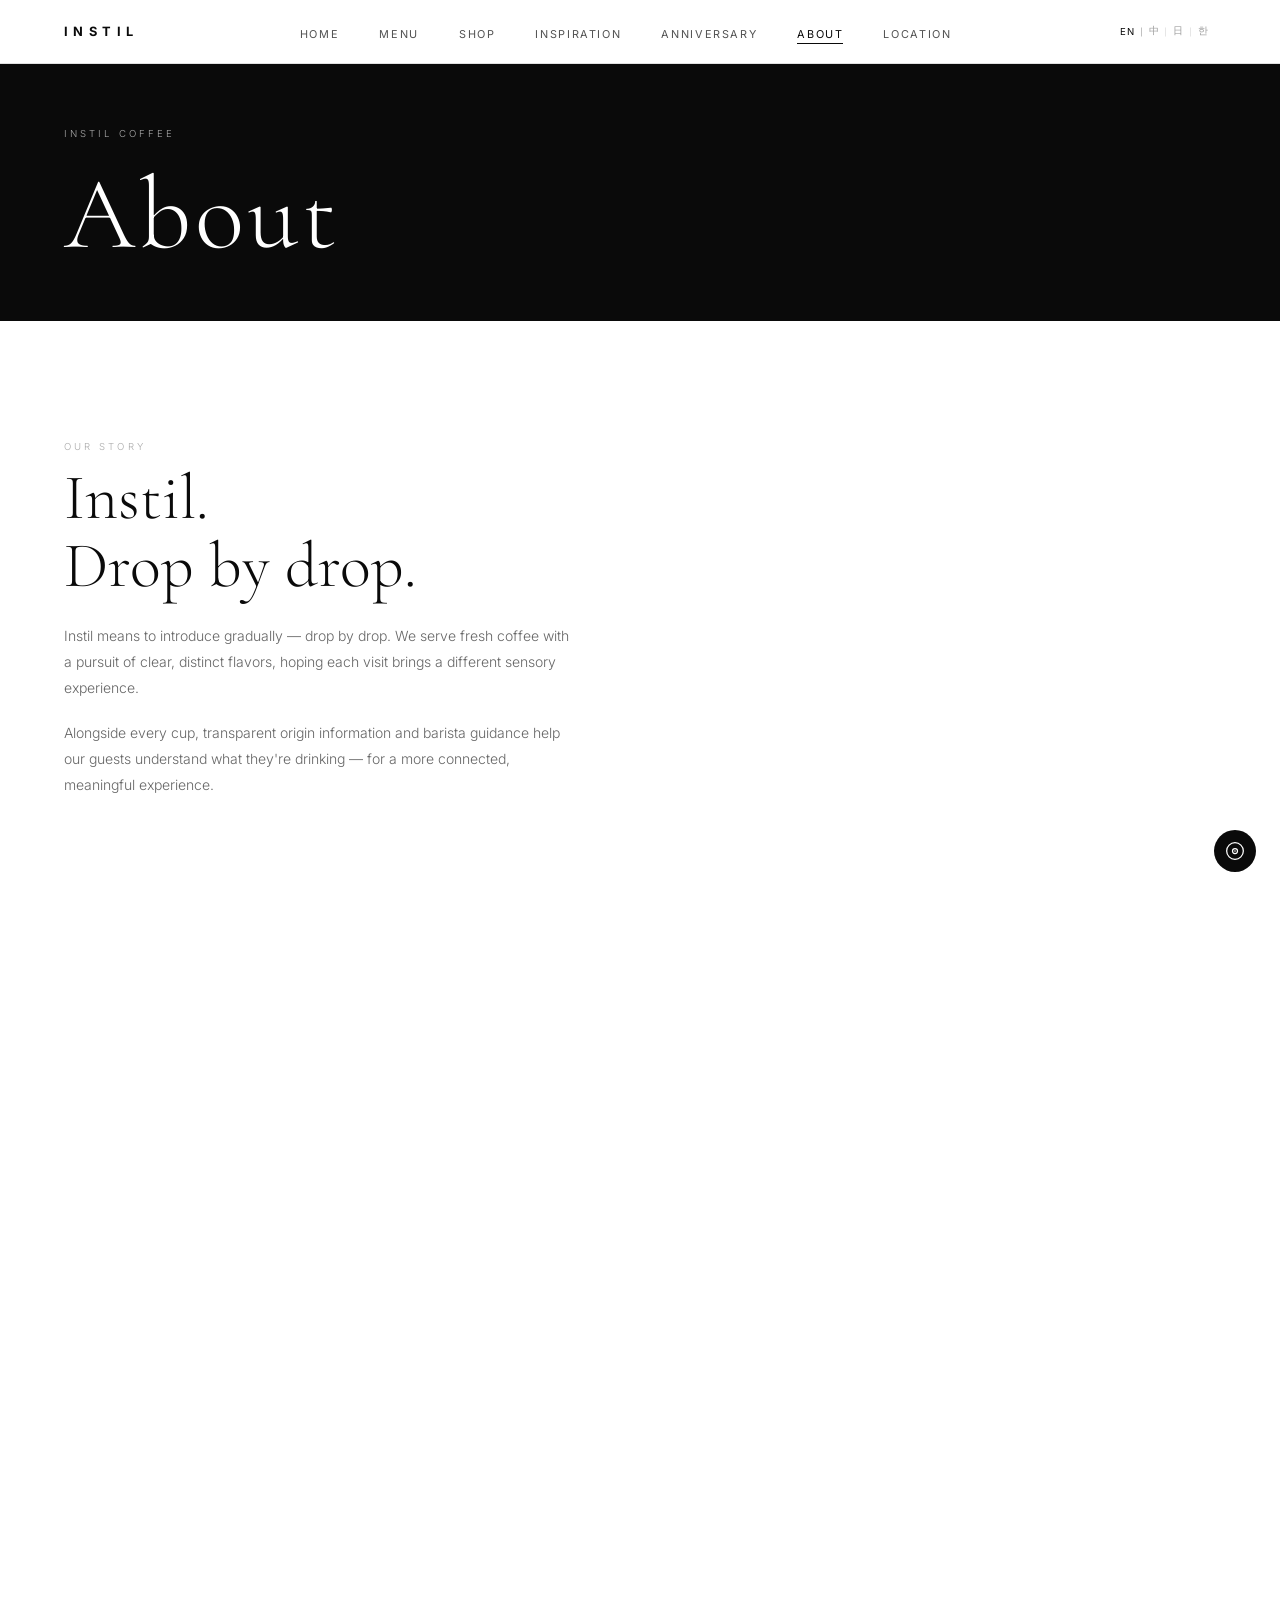
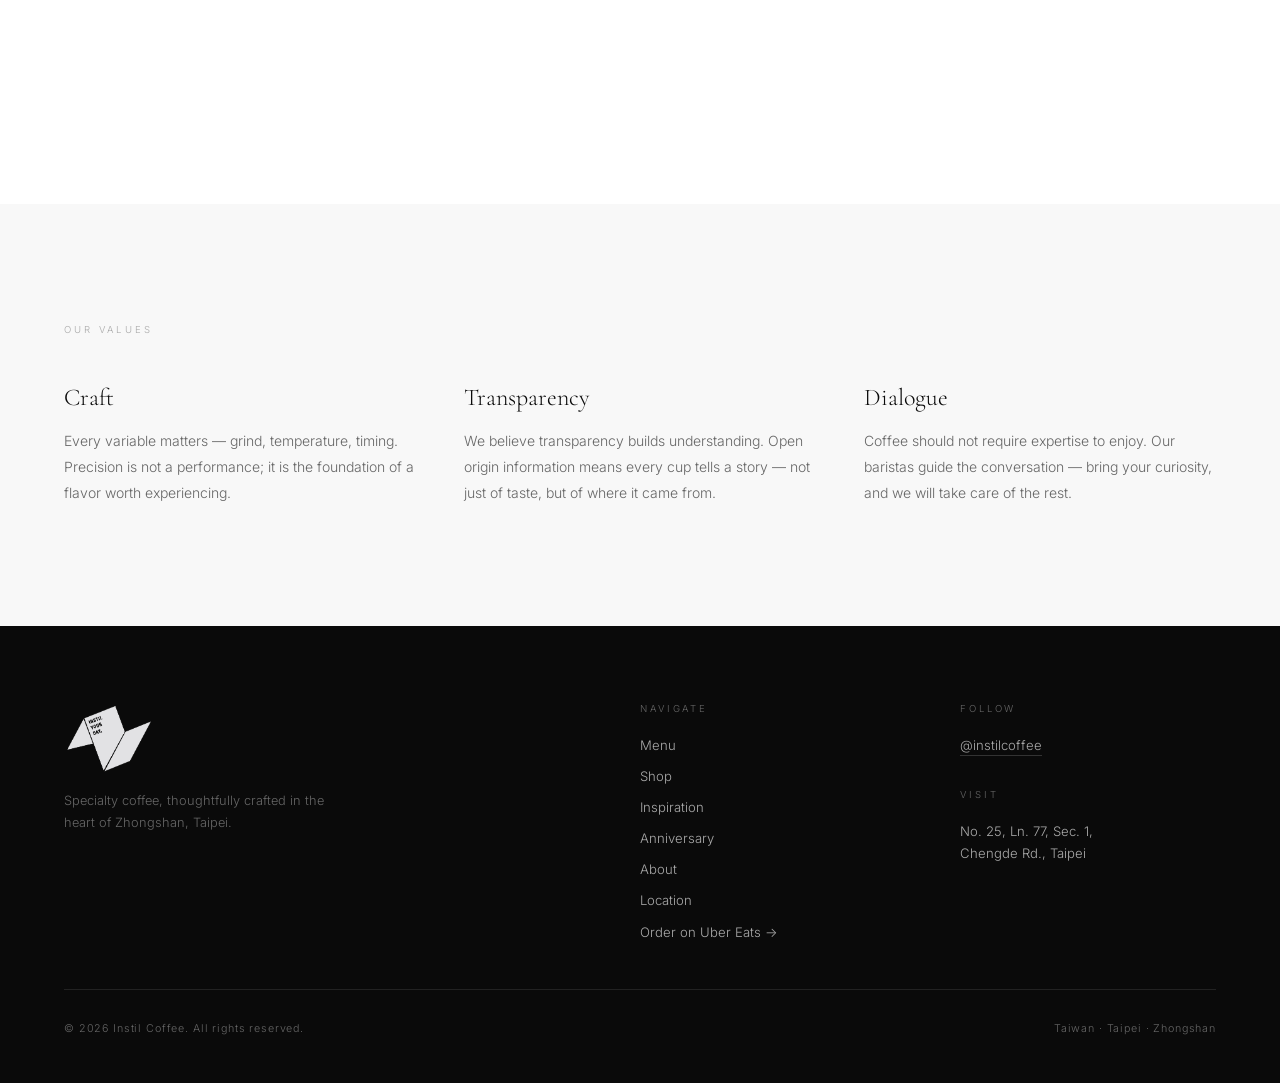
==== commit 97fd640c: "Add background music player to all pages Floating vinyl-disc button (bottom-right), click to open pa" ====
--- a/about.html
+++ b/about.html
@@ -55,12 +55,20 @@
             <p class="body-text" data-i18n="about-story-body-1">Instil Coffee was founded with a simple belief: that great coffee is the result of great care. From the sourcing of single-origin beans to the careful calibration of each brew, every cup we serve is the product of intentional choices.</p>
             <p class="body-text" style="margin-top:1.25rem;" data-i18n="about-story-body-2">Located in the quiet lanes of Zhongshan, Taipei, our space is designed to be a place of calm in the city — somewhere to slow down, appreciate the craft, and connect with the people around you.</p>
           </div>
-          <div class="about-story-photo img-ph" style="aspect-ratio:3/4;" aria-label="Brand photo"></div>
+          <div class="about-story-photo" style="aspect-ratio:3/4;" aria-label="Brand photo">
+              <video class="section-video" autoplay loop muted playsinline>
+                <source src="videos/about-story.mp4" type="video/mp4">
+              </video>
+            </div>
         </div>
       </div>
     </section>
 
-    <div class="about-wide-img img-ph" aria-label="Store wide photo"></div>
+    <div class="about-wide-img" aria-label="Store wide photo">
+      <video class="section-video" autoplay loop muted playsinline>
+        <source src="videos/about-wide.mp4" type="video/mp4">
+      </video>
+    </div>
 
     <section style="background:var(--gray-50);">
       <div class="container">
@@ -118,5 +126,33 @@
 
   <script src="js/i18n.js"></script>
   <script src="js/main.js"></script>
+
+  <!-- Music Player -->
+  <div class="music-player" id="musicPlayer">
+    <div class="music-panel" id="musicPanel">
+      <div class="music-track-name" id="musicTrackName">—</div>
+      <div class="music-controls">
+        <button class="music-ctrl" id="musicPrev" aria-label="Previous track">
+          <svg viewBox="0 0 24 24" fill="currentColor"><polygon points="19,20 9,12 19,4"/><rect x="5" y="4" width="2" height="16"/></svg>
+        </button>
+        <button class="music-ctrl music-play-btn" id="musicPlayBtn" aria-label="Play / Pause">
+          <svg viewBox="0 0 24 24" fill="currentColor"><polygon points="5,3 19,12 5,21"/></svg>
+        </button>
+        <button class="music-ctrl" id="musicNext" aria-label="Next track">
+          <svg viewBox="0 0 24 24" fill="currentColor"><polygon points="5,4 15,12 5,20"/><rect x="17" y="4" width="2" height="16"/></svg>
+        </button>
+      </div>
+      <input type="range" class="music-vol" id="musicVol" min="0" max="1" step="0.01" value="0.4">
+    </div>
+    <button class="music-toggle" id="musicToggle" aria-label="Toggle music">
+      <svg viewBox="0 0 24 24" fill="none" stroke="currentColor" stroke-width="1.5">
+        <circle cx="12" cy="12" r="10"/>
+        <circle cx="12" cy="12" r="3"/>
+        <circle cx="12" cy="12" r="1" fill="currentColor" stroke="none"/>
+      </svg>
+    </button>
+  </div>
+  <audio id="bgAudio" preload="none"></audio>
+  <script src="js/audio.js"></script>
 </body>
 </html>
--- a/css/style.css
+++ b/css/style.css
@@ -134,14 +134,20 @@
   overflow: hidden;
 }
 
-.hero-bg {
+.hero-video {
   position: absolute;
   inset: 0;
-  background: var(--gray-800);
-  opacity: 0.85;
-  background-image: url('../images/hero.jpg');
-  background-size: cover;
-  background-position: center;
+  width: 100%;
+  height: 100%;
+  object-fit: cover;
+  object-position: center;
+}
+
+.hero-overlay {
+  position: absolute;
+  inset: 0;
+  background: rgba(0, 0, 0, 0.48);
+  z-index: 0;
 }
 
 .hero-content {
@@ -281,9 +287,16 @@
 
 .about-img {
   aspect-ratio: 3 / 4;
-  background-image: url('../images/about.jpg');
-  background-size: cover;
-  background-position: center;
+  position: relative;
+  overflow: hidden;
+}
+
+.section-video {
+  position: absolute;
+  inset: 0;
+  width: 100%;
+  height: 100%;
+  object-fit: cover;
 }
 
 /* ===================================
@@ -625,17 +638,15 @@
 .story-text .body-text { margin-bottom: 1.25rem; }
 
 .about-story-photo {
-  background-image: url('../images/about-story.jpg');
-  background-size: cover;
-  background-position: center;
+  position: relative;
+  overflow: hidden;
 }
 
 .about-wide-img {
   width: 100%;
   aspect-ratio: 16 / 7;
-  background-image: url('../images/about-wide.jpg');
-  background-size: cover;
-  background-position: center;
+  position: relative;
+  overflow: hidden;
 }
 
 .team-grid {
@@ -837,3 +848,137 @@
 
   .team-grid { grid-template-columns: 1fr; }
 }
+
+/* ===================================
+   Music Player
+   =================================== */
+.music-player {
+  position: fixed;
+  bottom: 28px;
+  right: 24px;
+  z-index: 998;
+  display: flex;
+  flex-direction: column;
+  align-items: flex-end;
+  gap: 10px;
+  font-family: var(--font-body);
+}
+
+.music-panel {
+  background: var(--black);
+  color: var(--white);
+  border-radius: 12px;
+  padding: 14px 16px 12px;
+  width: 200px;
+  opacity: 0;
+  transform: translateY(10px);
+  pointer-events: none;
+  transition: opacity 0.22s var(--ease), transform 0.22s var(--ease);
+}
+
+.music-player.open .music-panel {
+  opacity: 1;
+  transform: translateY(0);
+  pointer-events: auto;
+}
+
+.music-track-name {
+  font-size: 0.65rem;
+  font-weight: 400;
+  letter-spacing: 0.1em;
+  color: var(--gray-400);
+  text-transform: uppercase;
+  margin-bottom: 10px;
+  white-space: nowrap;
+  overflow: hidden;
+  text-overflow: ellipsis;
+}
+
+.music-controls {
+  display: flex;
+  align-items: center;
+  justify-content: center;
+  gap: 18px;
+  margin-bottom: 10px;
+}
+
+.music-ctrl {
+  background: none;
+  border: none;
+  color: var(--white);
+  cursor: pointer;
+  padding: 2px;
+  display: flex;
+  align-items: center;
+  justify-content: center;
+  opacity: 0.6;
+  transition: opacity 0.15s;
+  line-height: 1;
+}
+
+.music-ctrl:hover { opacity: 1; }
+
+.music-ctrl svg { width: 14px; height: 14px; display: block; }
+
+.music-ctrl.music-play-btn svg { width: 18px; height: 18px; }
+
+.music-vol {
+  width: 100%;
+  -webkit-appearance: none;
+  height: 2px;
+  background: var(--gray-800);
+  border-radius: 1px;
+  outline: none;
+  cursor: pointer;
+}
+
+.music-vol::-webkit-slider-thumb {
+  -webkit-appearance: none;
+  width: 10px;
+  height: 10px;
+  border-radius: 50%;
+  background: var(--white);
+  cursor: pointer;
+}
+
+.music-vol::-moz-range-thumb {
+  width: 10px;
+  height: 10px;
+  border-radius: 50%;
+  background: var(--white);
+  border: none;
+  cursor: pointer;
+}
+
+.music-toggle {
+  width: 42px;
+  height: 42px;
+  border-radius: 50%;
+  background: var(--black);
+  color: var(--white);
+  border: none;
+  cursor: pointer;
+  display: flex;
+  align-items: center;
+  justify-content: center;
+  transition: opacity 0.2s var(--ease);
+  flex-shrink: 0;
+}
+
+.music-toggle svg { width: 20px; height: 20px; display: block; }
+
+.music-toggle:hover { opacity: 0.75; }
+
+.music-toggle.playing svg {
+  animation: vinyl-spin 4s linear infinite;
+}
+
+@keyframes vinyl-spin {
+  from { transform: rotate(0deg); }
+  to   { transform: rotate(360deg); }
+}
+
+@media (max-width: 480px) {
+  .music-player { bottom: 20px; right: 16px; }
+  .music-panel  { width: 180px; }
+}
